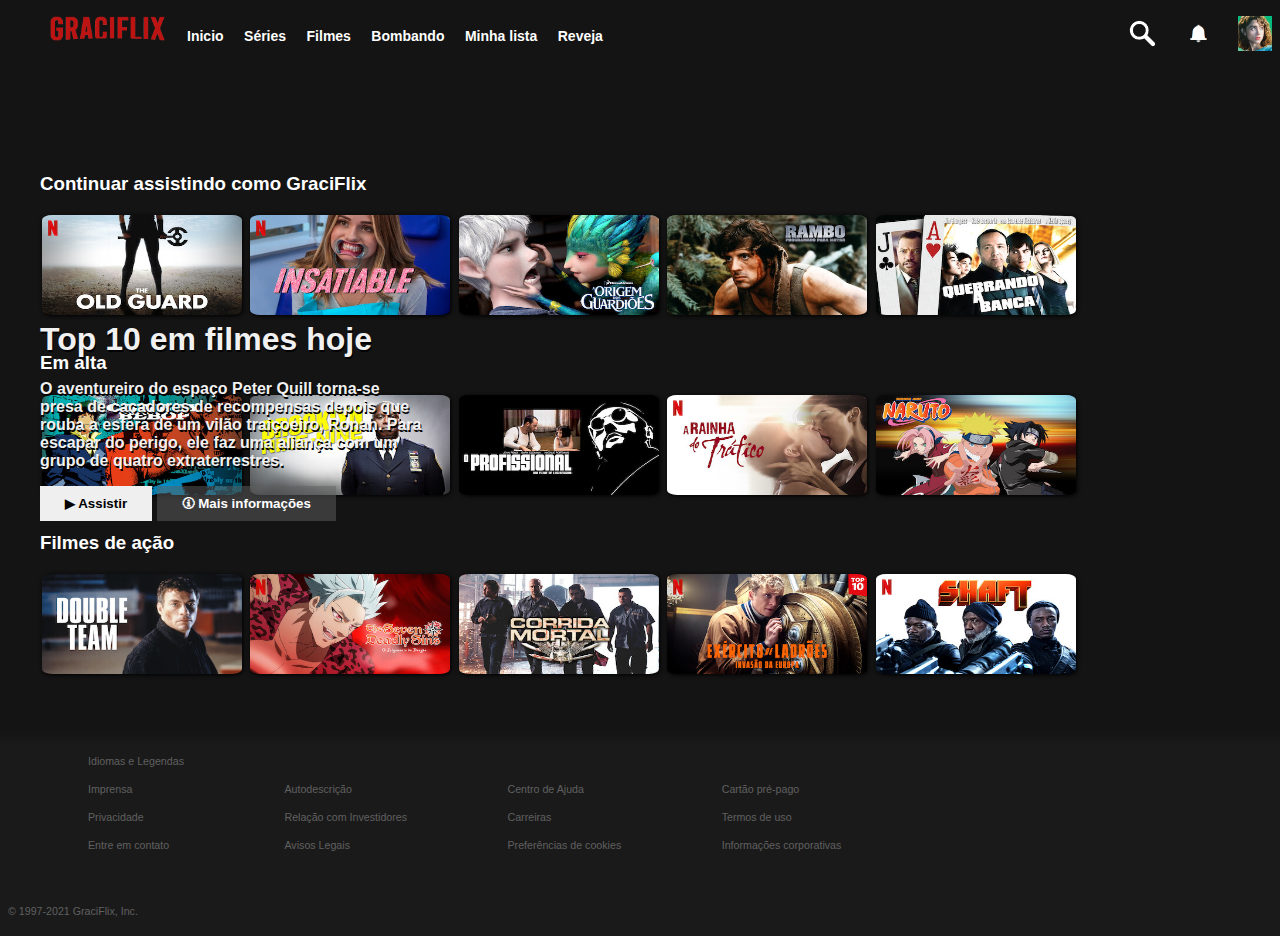
==== index.html @ 3371782d "Merge branch 'main' into Main-page" ====
<!DOCTYPE html>
<html lang="pt-br">
<head>
    <meta charset="UTF-8">
    <meta http-equiv="X-UA-Compatible" content="IE=edge">
    <meta name="viewport" content="width=device-width, initial-scale=1.0">
    <link rel="stylesheet" href="./Css/style.css">

    <script src="/Script/index.js"></script>
    <title>Graciflix</title>
</head>
<body>
    <header id="header">

        <nav >
                <ul id="left">
                    <li> <a href="index.html"><img id="logo" src="./Src/logo.png"   alt=""></a> </li>
                    <li> <a href="">Inicio</a></li>
                    <li> <a href="">Séries</a></li>
                    <li> <a href="">Filmes</a></li>
                    <li> <a href="">Bombando</a></li>
                    <li> <a href="">Minha lista</a></li>

                    <li> <a href="">Reveja</a></li> 
                    </ul>
                    
                    <ul id="right">
                    <li> <img class="navimg" src="./Src/lupa.png" ></li>
                    <li> <img class="navimg" src="./Src/bell.png" alt=""></li>
                    <li> <a href="user.html"><img class="navimg" src="./Src/perfil.png" alt=""> </a></li>

                </ul>

        </nav>
    </header>


   
            <video autoplay muted loop id="myVideo" >
                <source src="Src/guardioes-da-galaxia.mp4" type="video/mp4" >
            </video>
            
            <div class="content">
                <h1>Top 10 em filmes hoje</h1>
                <p> O aventureiro do espaço Peter Quill torna-se presa de caçadores de recompensas depois que rouba a esfera de um vilão traiçoeiro, Ronan. Para escapar do perigo, ele faz uma aliança com um grupo de quatro extraterrestres.</p>
                <!-- Use a button to pause/play the video with JavaScript -->
                <button class="play" id="myBtn" onclick="myFunction()">▶ Assistir</button>
                <button class="info"> 🛈 Mais informações</button>

            </div>
         
            
            <div id="menu">
                <ul id="select">
                    <h3>Continuar assistindo como GraciFlix</h3>
                    <li id="cover01"><span>Cover </span></li>
                    <li id="cover02"><span>Cover </span></li>
                    <li id="cover03"><span>Cover </span></li>
                    <li id="cover04"><span>Cover </span></li>
                    <li id="cover05"><span>Cover </span></li>
                   
                </ul>

            </div>

            <div id="menu">
                <ul id="select">
                    <h3>Em alta</h3>
                    <li id="cover06"><span>Cover </span></li>
                    <li id="cover07"><span>Cover </span></li>
                    <li id="cover08"><span>Cover </span></li>
                    <li id="cover09"><span>Cover </span></li>
                    <li id="cover10"><span>Cover </span></li>
                </ul>

            </div>

            <div id="menu">
                <ul id="select">
                    <h3>Filmes de ação</h3>
                    <li id="cover11"><span>Cover </span></li>
                    <li id="cover12"><span>Cover </span></li>
                    <li id="cover13"><span>Cover </span></li>
                    <li id="cover14"><span>Cover </span></li>
                    <li id="cover15"><span>Cover </span></li>
                </ul>

            </div>
                
                
                
            

                <footer class="foo">
                    <div class="footer-individual">
                        <ul>
                            <li>Idiomas e Legendas</li>
                            <li>Imprensa</li>
                            <li>Privacidade</li>
                            <li>Entre em contato</li>
                        </ul>
                    </div>
                
                    <div class="footer-individual">
                        <ul>
                            <li>Autodescrição</li>
                            <li>Relação com Investidores</li>
                            <li>Avisos Legais</li>
                        </ul>
                    </div>
                
                    <div class="footer-individual">
                        <ul>
                            <li>Centro de Ajuda</li>
                            <li>Carreiras</li>
                            <li>Preferências de cookies</li>
                        </ul>
                    </div>
                
                    <div class="footer-individual">
                        <ul>
                            <li>Cartão pré-pago</li>
                            <li>Termos de uso</li>
                            <li>Informações corporativas</li>
                        </ul>
                    </div>
                
                   
                </footer>

                <footer>
                    <div class="cop">
                        <br>
                        <p>&copy 1997-2021 GraciFlix, Inc.</p>
                    </div>
                    
                </footer>
            
   

</body>
</html>
---- Css/style.css ----
* {
  
  font-family: Arial, Helvetica, sans-serif;
  
}

body {
  background-color: #141414;
  background-size: 100%;
  font-family: Arial, Helvetica, sans-serif;
  padding: 0;
  margin: 0;
}

header {
  background: #141414;
  position: fixed;
  width: 100%;
  z-index: 1;
  transition: 0.5s;
}

#logo {
  height: 25px;
}
.navimg {
  height: 35px;
}

nav li {
  display: inline;
  padding: 8px;
  font-family: Arial, Helvetica, sans-serif;
  font-weight: bold;
}

nav ul {
  display: block;
}

nav ul li a {
  font-size: 14px;
  text-decoration: none;
  text-align: center;
  color: #fff;
}

#left {
  float: left;
}

#right {
  float: right;
}

/* Style the video: 100% width and height to cover the entire window */
#myVideo {
  right: 0;
  bottom: 0;
  min-width: 100%;
  min-height: 100%;
}

.content {
  background: none;
  color: #f1f1f1;
  width: 100%;
  background: none;
  position: absolute;
  text-shadow: 1px 2px 0 black;
  margin: 0px;
  top: 300px;
}

.content p {
  padding-left: 40px;
  width: 30%;
  font-weight: bold;
  font-size: 12pt;
}

.content h1 {
  padding-left: 40px;
}

button.play {
  border: none;
  font-weight: bold;
  padding: 10px 25px;
  margin-left: 40px;
  color: black;
}

button.info {
  background-color: rgba(96, 96, 96, 0.5);
  color: white;
  border: none;
  font-weight: bold;
  padding: 10px 25px;
}

#menu {
    width: 100%;
    color:#ffff;
    
}



ul#select {
  list-style: none;
 
}

ul#select li {

  width: 200px;
  height: 100px;
  margin: 2px;
  box-shadow: 1px 1px 4px black;
  transition: all 0.4s ease-in;
  display: inline-block;
  border-radius: 5%;
  
}

ul#select li:hover {
  transform: scale(1.5);
  width: 200px;
  height: 100px;
 
}

ul#select li span {
  width: 100%;
  opacity: 0;
  color: #ffffff;
  text-shadow: 1px 1px 2px black;
  font-size: 9pt;
  line-height: 220px;
}

ul#select li:hover span {
  opacity: 1;
  
}

ul#select li#cover01 {
  background: url(../Src/cover1.jpg) no-repeat;
  background-position: 0% 50%;
  background-size: 200px 100px;
  background-color: #141414;
}

ul#select li#cover01:hover {
  background-position: 0px 0px;
  background-size: 200px 100px;
  padding-bottom: 100px;
}

ul#select li#cover02 {
  background: url(../Src/cover2.jpg) no-repeat;
  background-position: 0% 50%;
  background-size: 200px 100px;
  background-color: #141414;
}

ul#select li#cover02:hover {
  background-position: 0px 0px;
  background-size: 200px 100px;
  padding-bottom: 100px;
}

ul#select li#cover03 {
  background: url(../Src/cover3.jpg) no-repeat;
  background-position: 0% 50%;
  background-size: 200px 100px;
  background-color: #141414;
}

ul#select li#cover03:hover {
  background-position: 0px 0px;
  background-size: 200px 100px;
  padding-bottom: 100px;
}

ul#select li#cover04 {
  background: url(../Src/cover4.jpg) no-repeat;
  background-position: 0% 50%;
  background-size: 200px 100px;
  background-color: #141414;
}

ul#select li#cover04:hover {
  background-position: 0px 0px;
  background-size: 200px 100px;
  padding-bottom: 100px;
}

ul#select li#cover05 {
  background: url(../Src/cover5.jpg) no-repeat;
  background-position: 0% 50%;
  background-size: 200px 100px;
  background-color: #141414;
}

ul#select li#cover05:hover {
  background-position: 0px 0px;
  background-size: 200px 100px;
  padding-bottom: 100px;
}

ul#select li#cover06 {
  background: url(../Src/cover6.jpg) no-repeat;
  background-position: 0% 50%;
  background-size: 200px 100px;
  background-color: #141414;
}

ul#select li#cover06:hover {
  background-position: 0px 0px;
  background-size: 200px 100px;
  padding-bottom: 100px;
}

ul#select li#cover07 {
  background: url(../Src/cover7.jpg) no-repeat;
  background-position: 0% 50%;
  background-size: 200px 100px;
  background-color: #141414;
  
}

ul#select li#cover07:hover {
  background-position: 0px 0px;
  background-size: 200px 100px;
  padding-bottom: 100px;
}

ul#select li#cover08 {
    background: url(../Src/cover8.jpg) no-repeat;
    background-position: 0% 50%;
    background-size: 200px 100px;
    background-color: #141414;
    
  }
  
  ul#select li#cover08:hover {
    background-position: 0px 0px;
    background-size: 200px 100px;
    padding-bottom: 100px;
  }

  ul#select li#cover09 {
    background: url(../Src/cover9.jpg) no-repeat;
    background-position: 0% 50%;
    background-size: 200px 100px;
    background-color: #141414;
    
  }
  
  ul#select li#cover09:hover {
    background-position: 0px 0px;
    background-size: 200px 100px;
    padding-bottom: 100px;
  }

  ul#select li#cover10 {
    background: url(../Src/cover10.jpg) no-repeat;
    background-position: 0% 50%;
    background-size: 200px 100px;
    background-color: #141414;
    
  }
  
  ul#select li#cover10:hover {
    background-position: 0px 0px;
    background-size: 200px 100px;
    padding-bottom: 100px;
  }

  ul#select li#cover11 {
    background: url(../Src/cover11.jpg) no-repeat;
    background-position: 0% 50%;
    background-size: 200px 100px;
    background-color: #141414;
    
  }
  
  ul#select li#cover11:hover {
    background-position: 0px 0px;
    background-size: 200px 100px;
    padding-bottom: 100px;
  }

  ul#select li#cover12 {
    background: url(../Src/cover12.jpg) no-repeat;
    background-position: 0% 50%;
    background-size: 200px 100px;
    background-color: #141414;
    
  }
  
  ul#select li#cover12:hover {
    background-position: 0px 0px;
    background-size: 200px 100px;
    padding-bottom: 100px;
  }
  
  ul#select li#cover13 {
    background: url(../Src/cover13.jpg) no-repeat;
    background-position: 0% 50%;
    background-size: 200px 100px;
    background-color: #141414;
    
  }
  
  ul#select li#cover13:hover {
    background-position: 0px 0px;
    background-size: 200px 100px;
    padding-bottom: 100px;
  }

  ul#select li#cover14 {
    background: url(../Src/cover14.jpg) no-repeat;
    background-position: 0% 50%;
    background-size: 200px 100px;
    background-color: #141414;
    
  }
  
  ul#select li#cover14:hover {
    background-position: 0px 0px;
    background-size: 200px 100px;
    padding-bottom: 100px;
  }

  ul#select li#cover15 {
    background: url(../Src/cover16.jpg) no-repeat;
    background-position: 0% 50%;
    background-size: 200px 100px;
    background-color: #141414;
    
  }
  
  ul#select li#cover15:hover {
    background-position: 0px 0px;
    background-size: 200px 100px;
    padding-bottom: 100px;
  }

.foo {
  background: linear-gradient(
      0deg,
      rgb(26, 26, 26) 90%,
      rgba(187, 2, 187, 0) 100%
    )
    no-repeat;
  display: block;
  width: 100%;
  height: 100%;
  margin-top: 3%;
 
}

.footer-individual {
  display: inline-block;
  margin-left: 40px;
  color: #606060;
}

.footer-individual li {
  list-style-type: none;
  font-size: 8pt;
  padding: 8px;
}

.cop {
  color: #606060;
  background: #1a1a1a;
  font-size: 8pt;
  padding: 8px;
 
}
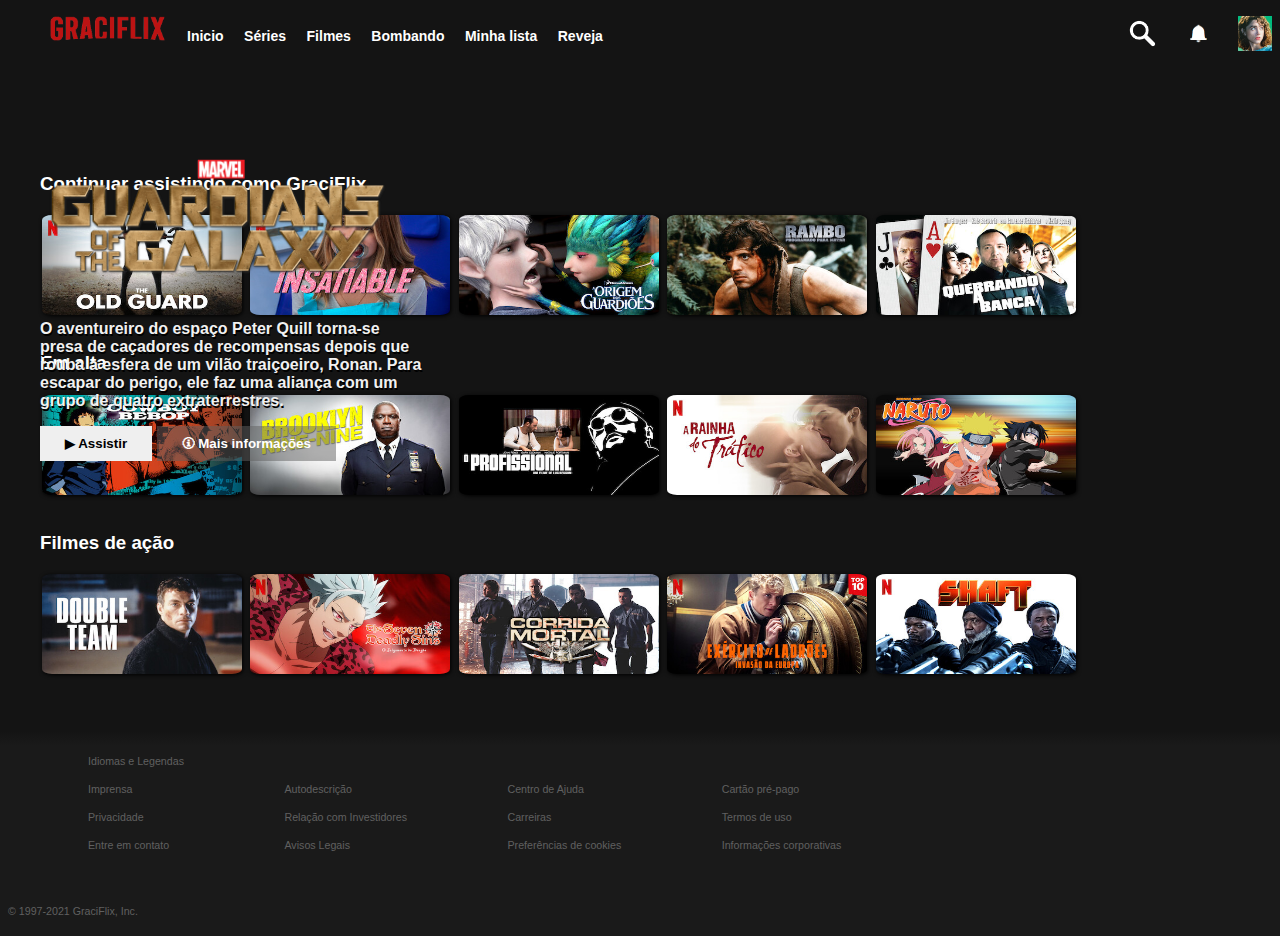
==== commit 72c7950b: "logo over video" ====
--- a/index.html
+++ b/index.html
@@ -41,7 +41,8 @@
             </video>
             
             <div class="content">
-                <h1>Top 10 em filmes hoje</h1>
+                <img  src="./Src/Glogo.png"   alt="">
+                
                 <p> O aventureiro do espaço Peter Quill torna-se presa de caçadores de recompensas depois que rouba a esfera de um vilão traiçoeiro, Ronan. Para escapar do perigo, ele faz uma aliança com um grupo de quatro extraterrestres.</p>
                 <!-- Use a button to pause/play the video with JavaScript -->
                 <button class="play" id="myBtn" onclick="myFunction()">▶ Assistir</button>
--- a/Css/style.css
+++ b/Css/style.css
@@ -70,7 +70,7 @@
   position: absolute;
   text-shadow: 1px 2px 0 black;
   margin: 0px;
-  top: 300px;
+  top: 150px;
 }
 
 .content p {
@@ -82,6 +82,12 @@
 
 .content h1 {
   padding-left: 40px;
+}
+
+.content img {
+ padding-left: 40px;
+ height: 150px;
+
 }
 
 button.play {
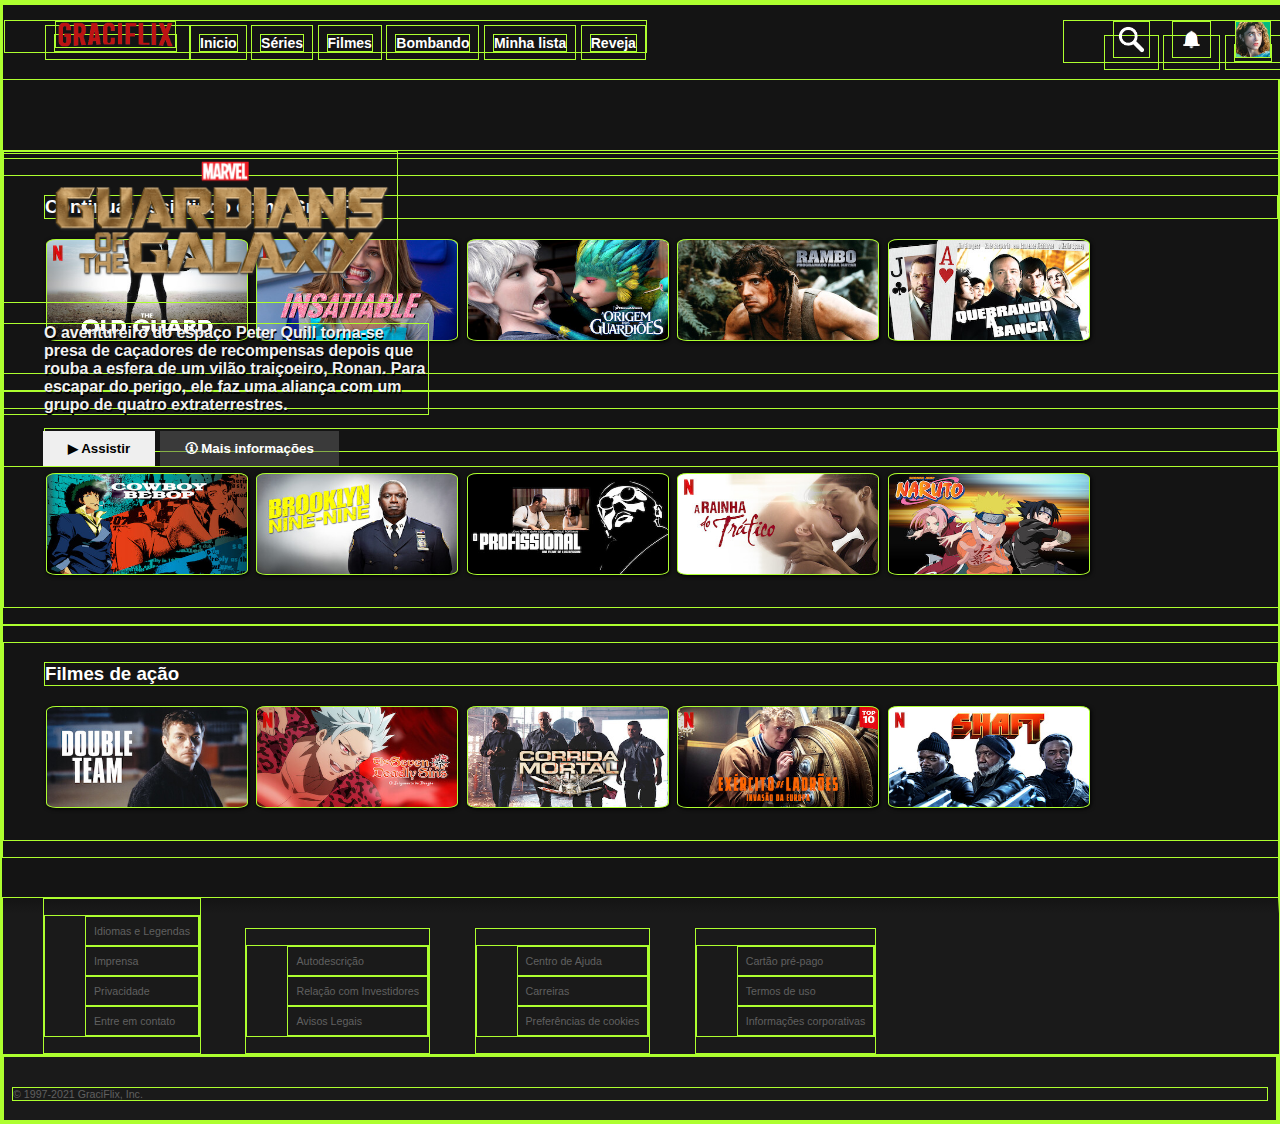
==== commit a076cffa: "att" ====
--- a/index.html
+++ b/index.html
@@ -54,7 +54,12 @@
             <div id="menu">
                 <ul id="select">
                     <h3>Continuar assistindo como GraciFlix</h3>
-                    <li id="cover01"><span>Cover </span></li>
+                    <li id="cover01"><span>
+                         <img id=Pimg" src="./Src/play.png" alt="">
+                         <img id="Aimg" src="./Src/mais.png" alt="">
+                         <img id="Aimg" src="./Src/gostar.png" alt="">
+                         <img id="Aimg" src="./Src/dgostar.png" alt="">
+                        </span></li>
                     <li id="cover02"><span>Cover </span></li>
                     <li id="cover03"><span>Cover </span></li>
                     <li id="cover04"><span>Cover </span></li>
--- a/Css/style.css
+++ b/Css/style.css
@@ -1,6 +1,6 @@
 
 * {
-  
+  border: 1px solid greenyellow;
   font-family: Arial, Helvetica, sans-serif;
   
 }
@@ -28,6 +28,17 @@
   height: 35px;
 }
 
+
+ul#select li span img {
+    background: none;
+    height: 15px;
+    border: 1px solid #606060;
+    border-radius: 50%;
+    padding: 5px;
+
+
+}
+
 nav li {
   display: inline;
   padding: 8px;
@@ -60,13 +71,13 @@
   bottom: 0;
   min-width: 100%;
   min-height: 100%;
+  
 }
 
 .content {
-  background: none;
+  
   color: #f1f1f1;
   width: 100%;
-  background: none;
   position: absolute;
   text-shadow: 1px 2px 0 black;
   margin: 0px;
@@ -109,6 +120,7 @@
 #menu {
     width: 100%;
     color:#ffff;
+
     
 }
 
@@ -125,8 +137,9 @@
   height: 100px;
   margin: 2px;
   box-shadow: 1px 1px 4px black;
-  transition: all 0.4s ease-in;
+  transition: all 0.1s ;
   display: inline-block;
+  padding: 0px;
   border-radius: 5%;
   
 }
@@ -144,7 +157,7 @@
   color: #ffffff;
   text-shadow: 1px 1px 2px black;
   font-size: 9pt;
-  line-height: 220px;
+  line-height: 250px;
 }
 
 ul#select li:hover span {
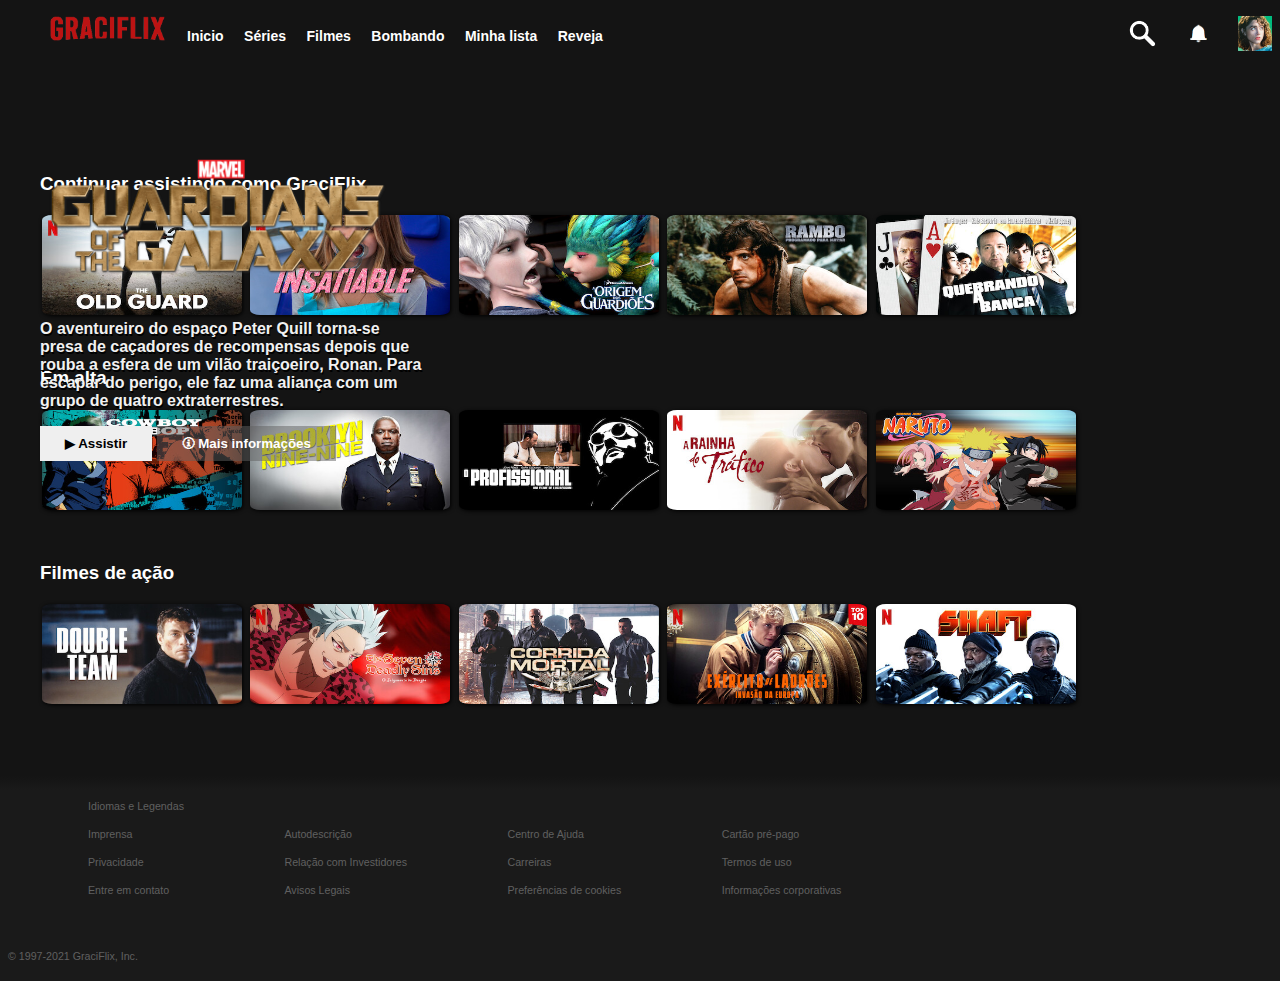
==== commit 61c3f8b6: "Video de apresentação" ====
--- a/index.html
+++ b/index.html
@@ -5,7 +5,6 @@
     <meta http-equiv="X-UA-Compatible" content="IE=edge">
     <meta name="viewport" content="width=device-width, initial-scale=1.0">
     <link rel="stylesheet" href="./Css/style.css">
-
     <script src="/Script/index.js"></script>
     <title>Graciflix</title>
 </head>
@@ -20,7 +19,6 @@
                     <li> <a href="">Filmes</a></li>
                     <li> <a href="">Bombando</a></li>
                     <li> <a href="">Minha lista</a></li>
-
                     <li> <a href="">Reveja</a></li> 
                     </ul>
                     
--- a/Css/style.css
+++ b/Css/style.css
@@ -1,6 +1,6 @@
 
 * {
-  border: 1px solid greenyellow;
+ /* border: 1px solid greenyellow;*/
   font-family: Arial, Helvetica, sans-serif;
   
 }
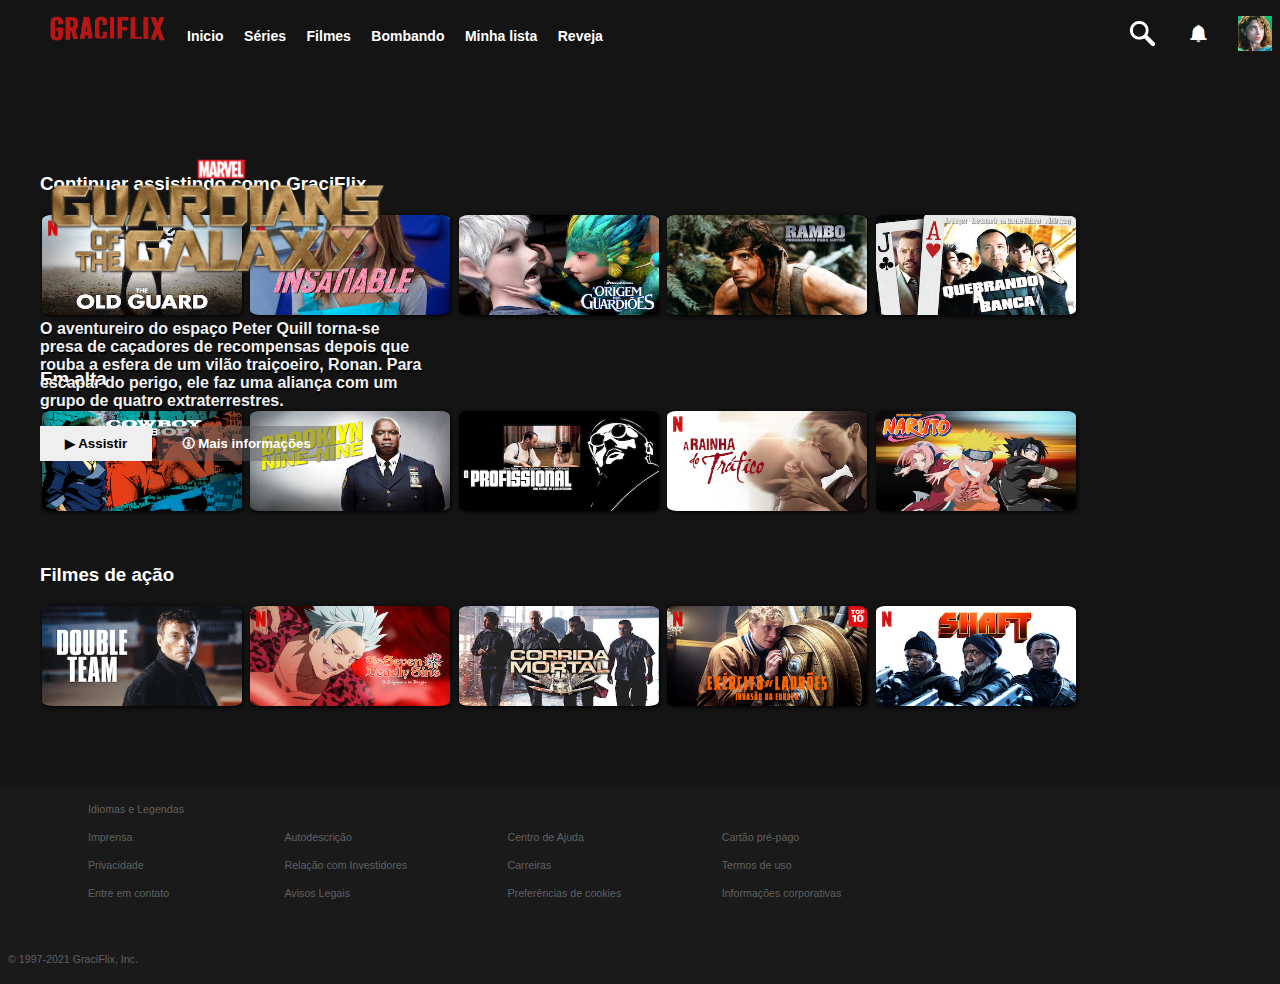
==== commit 9404d7a2: "att master" ====
--- a/index.html
+++ b/index.html
@@ -53,10 +53,10 @@
                 <ul id="select">
                     <h3>Continuar assistindo como GraciFlix</h3>
                     <li id="cover01"><span>
-                         <img id=Pimg" src="./Src/play.png" alt="">
-                         <img id="Aimg" src="./Src/mais.png" alt="">
-                         <img id="Aimg" src="./Src/gostar.png" alt="">
-                         <img id="Aimg" src="./Src/dgostar.png" alt="">
+                         <img class="Pimg" src="./Src/play.png" alt="">
+                         <img class="Aimg" src="./Src/mais.png" alt="">
+                         <img class="Bimg" src="./Src/gostar.png" alt="">
+                         <img Class="Cimg" src="./Src/dgostar.png" alt="">
                         </span></li>
                     <li id="cover02"><span>Cover </span></li>
                     <li id="cover03"><span>Cover </span></li>
--- a/Css/style.css
+++ b/Css/style.css
@@ -144,6 +144,11 @@
   
 }
 
+ul#select li span .Pimg{
+  background-color: #f1f1f1;
+
+}
+
 ul#select li:hover {
   transform: scale(1.5);
   width: 200px;
@@ -154,14 +159,12 @@
 ul#select li span {
   width: 100%;
   opacity: 0;
-  color: #ffffff;
-  text-shadow: 1px 1px 2px black;
-  font-size: 9pt;
   line-height: 250px;
 }
 
 ul#select li:hover span {
   opacity: 1;
+  
   
 }
 
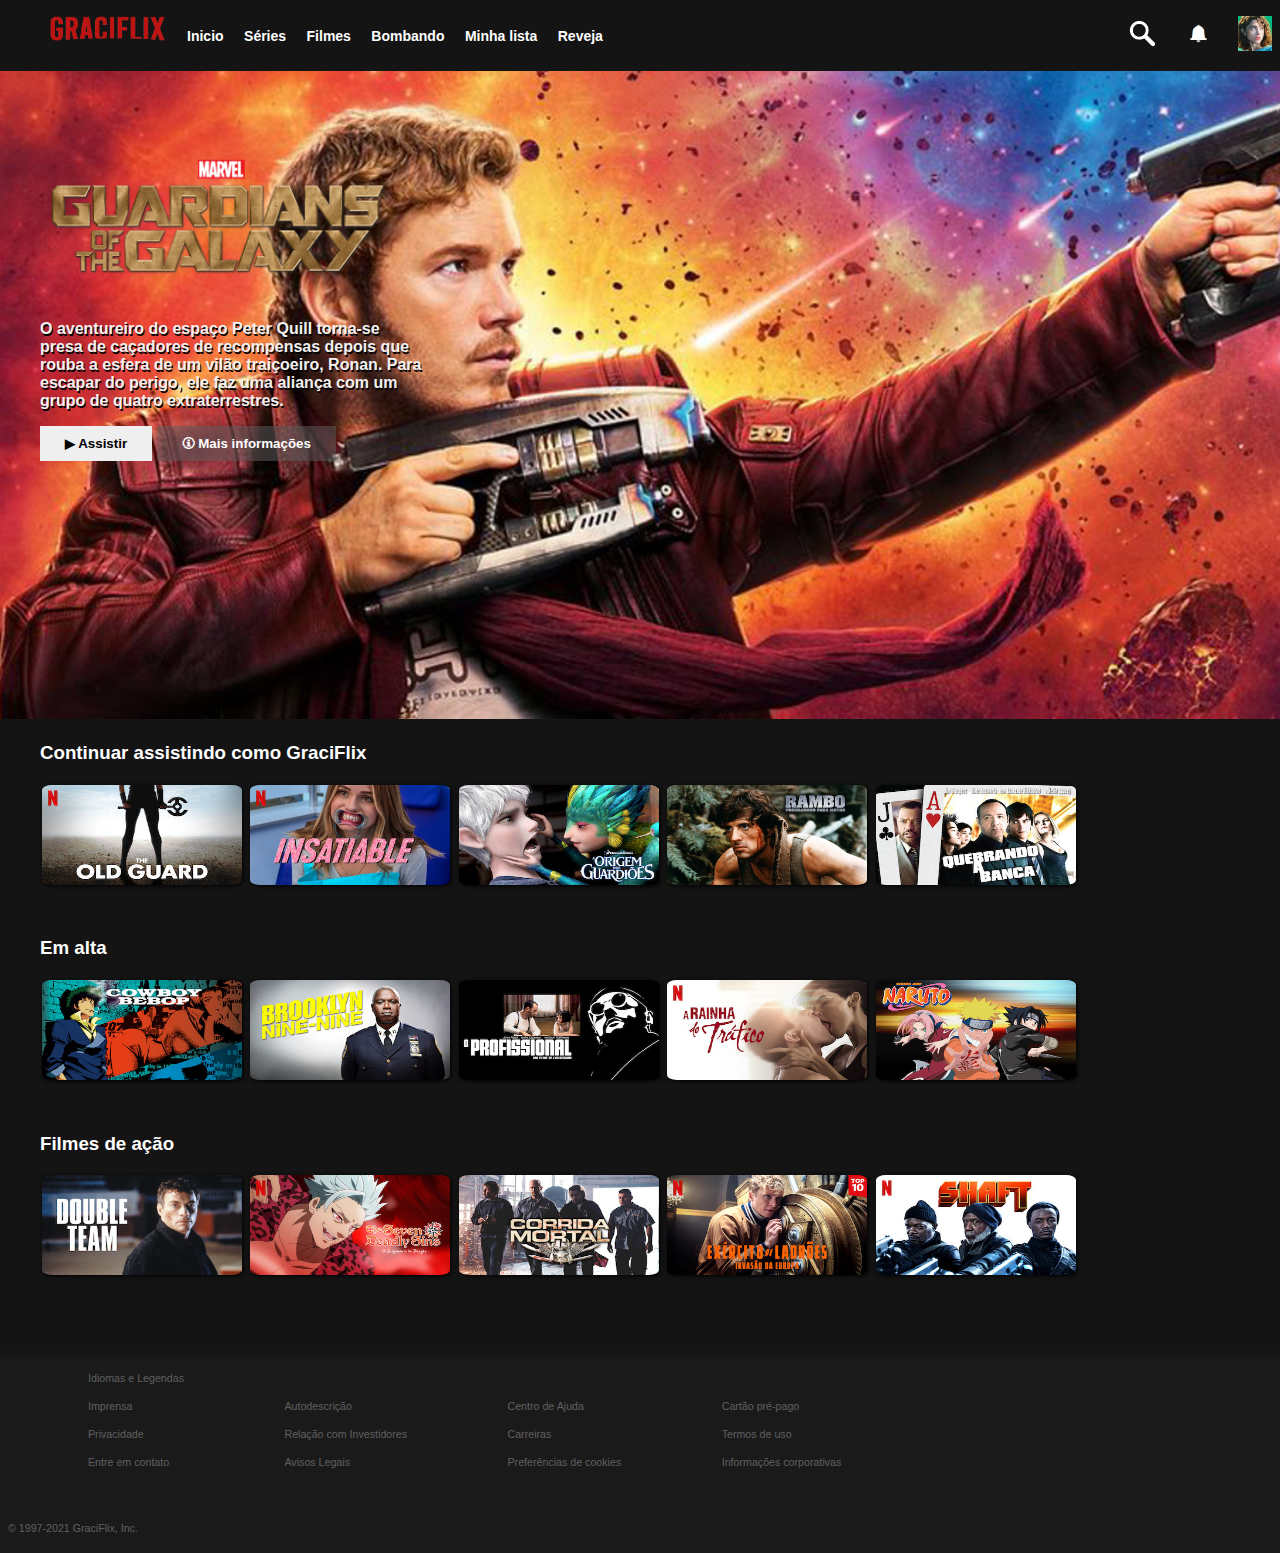
==== commit adaa5f43: "Update index.html" ====
--- a/index.html
+++ b/index.html
@@ -34,7 +34,7 @@
 
 
    
-            <video autoplay muted loop id="myVideo" >
+            <video muted loop id="myVideo" poster="/Src/guardioesDaGalaxia.png">
                 <source src="Src/guardioes-da-galaxia.mp4" type="video/mp4" >
             </video>
             
@@ -57,11 +57,36 @@
                          <img class="Aimg" src="./Src/mais.png" alt="">
                          <img class="Bimg" src="./Src/gostar.png" alt="">
                          <img Class="Cimg" src="./Src/dgostar.png" alt="">
+                         <img Class="CAimg" src="./Src/arrowd.png" alt="">
                         </span></li>
-                    <li id="cover02"><span>Cover </span></li>
-                    <li id="cover03"><span>Cover </span></li>
-                    <li id="cover04"><span>Cover </span></li>
-                    <li id="cover05"><span>Cover </span></li>
+                    <li id="cover02"><span>
+                        <img class="Pimg" src="./Src/play.png" alt="">
+                        <img class="Aimg" src="./Src/mais.png" alt="">
+                        <img class="Bimg" src="./Src/gostar.png" alt="">
+                        <img Class="Cimg" src="./Src/dgostar.png" alt="">
+                        <img Class="CAimg" src="./Src/arrowd.png" alt="">
+                         </span></li>
+                    <li id="cover03"><span>
+                         <img class="Pimg" src="./Src/play.png" alt="">
+                         <img class="Aimg" src="./Src/mais.png" alt="">
+                         <img class="Bimg" src="./Src/gostar.png" alt="">
+                         <img Class="Cimg" src="./Src/dgostar.png" alt="">
+                         <img Class="CAimg" src="./Src/arrowd.png" alt="">
+                    </span></li>
+                    <li id="cover04"><span>
+                         <img class="Pimg" src="./Src/play.png" alt="">
+                         <img class="Aimg" src="./Src/mais.png" alt="">
+                         <img class="Bimg" src="./Src/gostar.png" alt="">
+                         <img Class="Cimg" src="./Src/dgostar.png" alt="">
+                         <img Class="CAimg" src="./Src/arrowd.png" alt="">
+                    </span></li>
+                    <li id="cover05"><span>
+                         <img class="Pimg" src="./Src/play.png" alt="">
+                         <img class="Aimg" src="./Src/mais.png" alt="">
+                         <img class="Bimg" src="./Src/gostar.png" alt="">
+                         <img Class="Cimg" src="./Src/dgostar.png" alt="">
+                         <img Class="CAimg" src="./Src/arrowd.png" alt="">
+                    </span></li>
                    
                 </ul>
 
@@ -70,11 +95,41 @@
             <div id="menu">
                 <ul id="select">
                     <h3>Em alta</h3>
-                    <li id="cover06"><span>Cover </span></li>
-                    <li id="cover07"><span>Cover </span></li>
-                    <li id="cover08"><span>Cover </span></li>
-                    <li id="cover09"><span>Cover </span></li>
-                    <li id="cover10"><span>Cover </span></li>
+                    <li id="cover06"><span>
+                         <img class="Pimg" src="./Src/play.png" alt="">
+                         <img class="Aimg" src="./Src/mais.png" alt="">
+                         <img class="Bimg" src="./Src/gostar.png" alt="">
+                         <img Class="Cimg" src="./Src/dgostar.png" alt="">
+                         <img Class="CAimg" src="./Src/arrowd.png" alt="">
+                    </span></li>
+                    <li id="cover07"><span>
+                         <img class="Pimg" src="./Src/play.png" alt="">
+                         <img class="Aimg" src="./Src/mais.png" alt="">
+                         <img class="Bimg" src="./Src/gostar.png" alt="">
+                         <img Class="Cimg" src="./Src/dgostar.png" alt="">
+                         <img Class="CAimg" src="./Src/arrowd.png" alt="">
+                    </span></li>
+                    <li id="cover08"><span>
+                         <img class="Pimg" src="./Src/play.png" alt="">
+                         <img class="Aimg" src="./Src/mais.png" alt="">
+                         <img class="Bimg" src="./Src/gostar.png" alt="">
+                         <img Class="Cimg" src="./Src/dgostar.png" alt="">
+                         <img Class="CAimg" src="./Src/arrowd.png" alt="">
+                    </span></li>
+                    <li id="cover09"><span>
+                         <img class="Pimg" src="./Src/play.png" alt="">
+                         <img class="Aimg" src="./Src/mais.png" alt="">
+                         <img class="Bimg" src="./Src/gostar.png" alt="">
+                         <img Class="Cimg" src="./Src/dgostar.png" alt="">
+                         <img Class="CAimg" src="./Src/arrowd.png" alt="">
+                    </span></li>
+                    <li id="cover10"><span>
+                         <img class="Pimg" src="./Src/play.png" alt="">
+                         <img class="Aimg" src="./Src/mais.png" alt="">
+                         <img class="Bimg" src="./Src/gostar.png" alt="">
+                         <img Class="Cimg" src="./Src/dgostar.png" alt="">
+                         <img Class="CAimg" src="./Src/arrowd.png" alt="">
+                    </span></li>
                 </ul>
 
             </div>
@@ -82,11 +137,41 @@
             <div id="menu">
                 <ul id="select">
                     <h3>Filmes de ação</h3>
-                    <li id="cover11"><span>Cover </span></li>
-                    <li id="cover12"><span>Cover </span></li>
-                    <li id="cover13"><span>Cover </span></li>
-                    <li id="cover14"><span>Cover </span></li>
-                    <li id="cover15"><span>Cover </span></li>
+                    <li id="cover11"><span>
+                         <img class="Pimg" src="./Src/play.png" alt="">
+                         <img class="Aimg" src="./Src/mais.png" alt="">
+                         <img class="Bimg" src="./Src/gostar.png" alt="">
+                         <img Class="Cimg" src="./Src/dgostar.png" alt="">
+                         <img Class="CAimg" src="./Src/arrowd.png" alt="">
+                    </span></li>
+                    <li id="cover12"><span>
+                         <img class="Pimg" src="./Src/play.png" alt="">
+                         <img class="Aimg" src="./Src/mais.png" alt="">
+                         <img class="Bimg" src="./Src/gostar.png" alt="">
+                         <img Class="Cimg" src="./Src/dgostar.png" alt="">
+                         <img Class="CAimg" src="./Src/arrowd.png" alt="">
+                    </span></li>
+                    <li id="cover13"><span>
+                         <img class="Pimg" src="./Src/play.png" alt="">
+                         <img class="Aimg" src="./Src/mais.png" alt="">
+                         <img class="Bimg" src="./Src/gostar.png" alt="">
+                         <img Class="Cimg" src="./Src/dgostar.png" alt="">
+                         <img Class="CAimg" src="./Src/arrowd.png" alt="">
+                    </span></li>
+                    <li id="cover14"><span>
+                         <img class="Pimg" src="./Src/play.png" alt="">
+                         <img class="Aimg" src="./Src/mais.png" alt="">
+                         <img class="Bimg" src="./Src/gostar.png" alt="">
+                         <img Class="Cimg" src="./Src/dgostar.png" alt="">
+                         <img Class="CAimg" src="./Src/arrowd.png" alt="">
+                    </span></li>
+                    <li id="cover15"><span>
+                         <img class="Pimg" src="./Src/play.png" alt="">
+                         <img class="Aimg" src="./Src/mais.png" alt="">
+                         <img class="Bimg" src="./Src/gostar.png" alt="">
+                         <img Class="Cimg" src="./Src/dgostar.png" alt="">
+                         <img Class="CAimg" src="./Src/arrowd.png" alt="">
+                    </span></li>
                 </ul>
 
             </div>
--- a/Css/style.css
+++ b/Css/style.css
@@ -1,6 +1,6 @@
 
 * {
- /* border: 1px solid greenyellow;*/
+  
   font-family: Arial, Helvetica, sans-serif;
   
 }
@@ -101,6 +101,8 @@
 
 }
 
+
+
 button.play {
   border: none;
   font-weight: bold;
@@ -137,7 +139,8 @@
   height: 100px;
   margin: 2px;
   box-shadow: 1px 1px 4px black;
-  transition: all 0.1s ;
+  transition: all 0.2s ;
+  transition-delay: 0.5s ;
   display: inline-block;
   padding: 0px;
   border-radius: 5%;
@@ -149,10 +152,15 @@
 
 }
 
+ul#select li span .CAimg{
+  margin-left: 35px ;
+
+}
+
 ul#select li:hover {
   transform: scale(1.5);
   width: 200px;
-  height: 100px;
+  height: 32px;
  
 }
 
@@ -164,6 +172,7 @@
 
 ul#select li:hover span {
   opacity: 1;
+  transition-delay: 0.5s;
   
   
 }
@@ -179,6 +188,7 @@
   background-position: 0px 0px;
   background-size: 200px 100px;
   padding-bottom: 100px;
+ 
 }
 
 ul#select li#cover02 {
